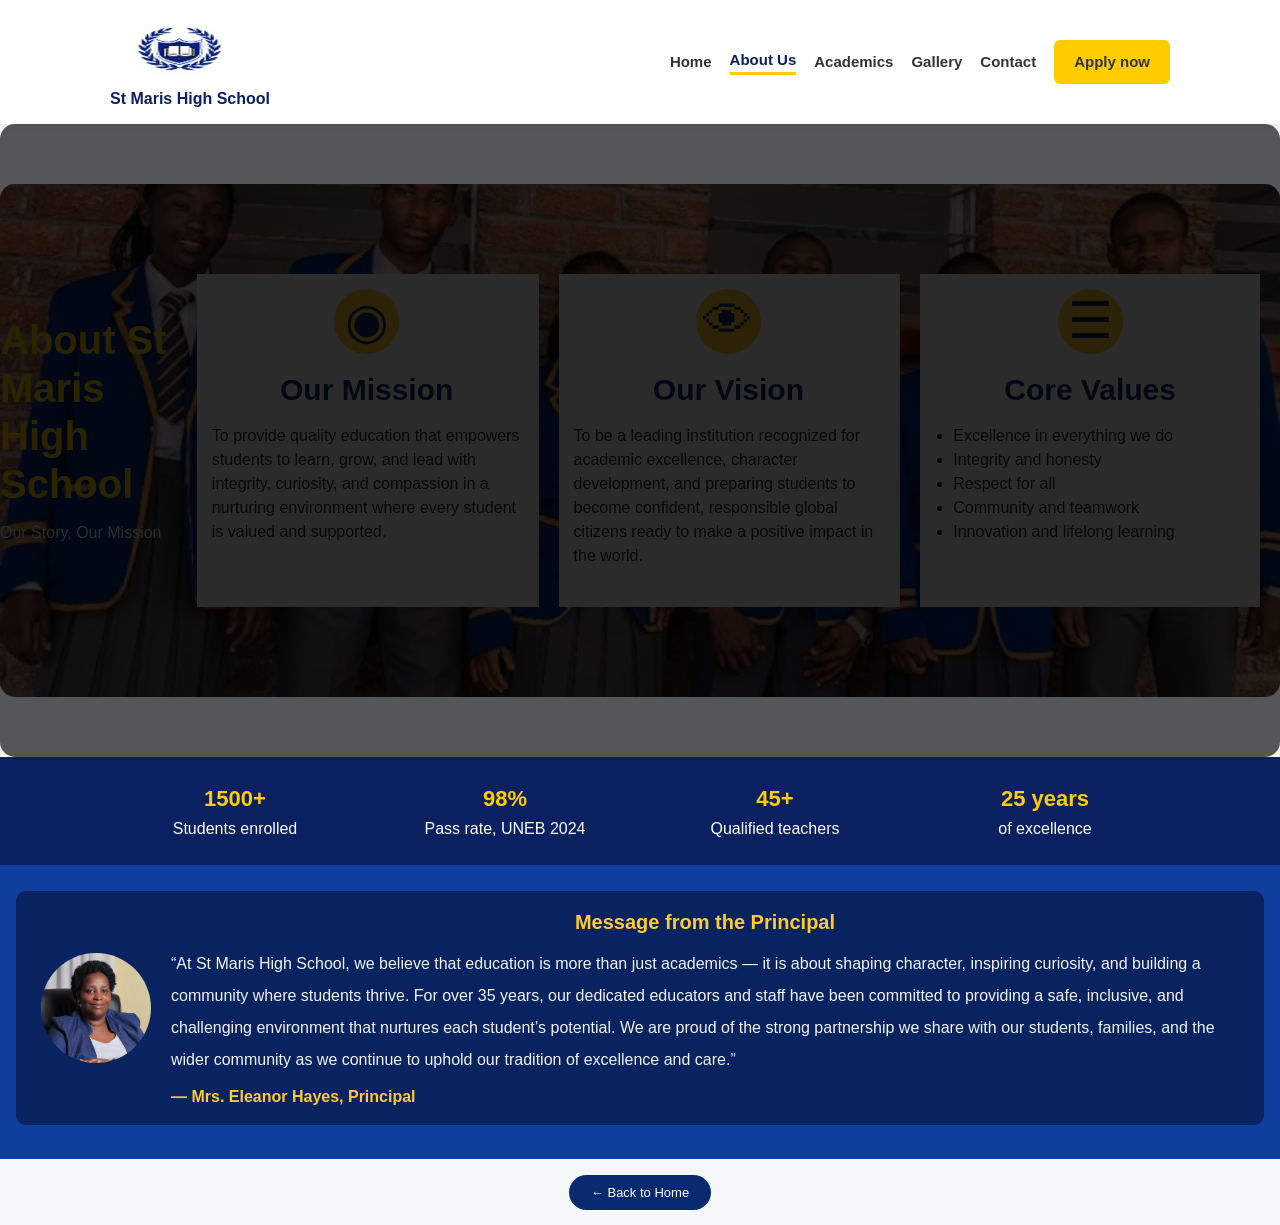
==== About Us.html @ 01d633bf "COMMIT" ====
<!DOCTYPE html>
<html lang="en">
<head>
<meta charset="UTF-8">
<meta name="viewport" content="width=device-width, initial-scale=1.0">
<title>About Us - St Maris High School</title>
<link rel="stylesheet" href="maris.css">
<link rel="stylesheet" href="maris1.css">
<!---<style>
/* Extra styles for About Page - still uses your style.css */
.about-hero{
  background-image: url('./Images/infrastructure.webp');
  background-size:cover; background-position:center;
  padding:55px 20px; text-align:center; color:rgb(255, 255, 255);
}
.about-hero h1{ color:#ffcb2f; font-size:50px; font-weight:800; }
.about-hero p{ margin-top:8px; font-size:20px; font-weight:600; }

.mission-row{
  display:flex; justify-content:space-between; gap:20px;
  max-width:1200px; margin:30px auto; padding:0 20px;
}
.mission-col{
  flex:1; text-align:center; background:white; padding:15px;
  border-right:2px solid #eee;
}
.mission-col:last-child{ border-right:none; }
.icon-circle{
  width:65px; height:65px; background:#ffcb2f; border-radius:50%;
  display:flex; align-items:center; justify-content:center;
  margin:0 auto 12px; font-size:50px; color:#0a2a70;
}
.mission-col h2{ color:#0a2a70; font-size:30px; margin-bottom:10px; }
.mission-col p, .mission-col ul{
  font-size:16px; line-height:1.5; text-align:left; color:#222;
}
.mission-col ul{ list-style:disc; padding-left:18px; }

.stats-bar{
  background:#0e3e9e; color:white; display:flex;
  justify-content:space-around; padding:20px 12px; text-align:center;
}
.stats-bar h2{ color:#ffeb3b; font-size:36px; font-weight:800; }
.stats-bar p{ font-size:16px; font-weight:600; margin-top:2px; }

.principal-box{
  background:#082360; margin:16px; border-radius:10px;
  padding:15px 25px; display:flex; align-items:center; gap:20px;
  color:white;
}
.principal-box img{
  width:110px; height:110px; border-radius:50%; object-fit:cover;
}
.principal-box h3{ color:#ffcb2f; text-align:center; margin-bottom:10px; font-size:20px;}
.principal-box p{ font-size:16px; line-height:2; opacity:0.95; }
.principal-box b{ color:#ffcb2f; display:block; margin-top:8px; }

@media(max-width:768px){
  .mission-row{ flex-direction:column; }
  .mission-col{ border-right:none; border-bottom:1px solid #eee; }
  .principal-box{ flex-direction:column; text-align:center; }
  .stats-bar{ flex-wrap:wrap; gap:20px; }
}
</style> -->
</head>
<body>

<!-- HEADER - Same as Home -->
 <header class="header">
    <div class="container">
      <a class="logo" href="#"> <img src="./Images/Badge.jpg" alt="">St Maris High School</a>
      <nav class="nav">
        <a href="index.html">Home</a>
        <a class="active"  href="About Us.html">About Us</a>
        <a href="Academic.html">Academics</a>
        <a href="Gallery.html">Gallery</a>
        <a href="Contact Us.html">Contact</a>
        <a class="btn" href="Contact Us.html">Apply now</a>
      </nav>
    </div>
  </header>

<!-- HERO -->
 <section class="hero1">
 <div class="hero">
  <div class="about Us-hero">
  <h1>About St Maris High School</h1>
  <p>Our Story, Our Mission</p>
  </div>

<!-- 3 COLUMNS -->
<div class="mission-row">
  <div class="mission-col">
    <div class="icon-circle">◉</div>
    <h2>Our Mission</h2>
    <p>To provide quality education that empowers students to learn, grow, and lead with integrity, curiosity, and compassion in a nurturing environment where every student is valued and supported.</p>
  </div>
  <div class="mission-col">
    <div class="icon-circle">👁</div>
    <h2>Our Vision</h2>
    <p>To be a leading institution recognized for academic excellence, character development, and preparing students to become confident, responsible global citizens ready to make a positive impact in the world.</p>
  </div>
  <div class="mission-col">
    <div class="icon-circle">☰</div>
    <h2>Core Values</h2>
    <ul>
      <li>Excellence in everything we do</li>
      <li>Integrity and honesty</li>
      <li>Respect for all</li>
      <li>Community and teamwork</li>
      <li>Innovation and lifelong learning</li>
    </ul>
  </div>
</div>
</div>
</section>

<!-- STATS -->
<section class="stats" id="results">
    <div class="container grid">
      <div><strong>1500+</strong>Students enrolled</div>
      <div><strong>98%</strong>Pass rate, UNEB 2024</div>
      <div><strong>45+</strong>Qualified teachers</div>
      <div><strong>25 years</strong>of excellence</div>
    </div>
  </section>

<!-- PRINCIPAL -->
<div style="background:#0e3e9e; padding:10px 0 18px 0;">
<div class="principal-box">
  <img src="./Images/Principal.jpg" alt="Principal">
  <div>
    <h3>Message from the Principal</h3>
    <p>“At St Maris High School, we believe that education is more than just academics — it is about shaping character, inspiring curiosity, and building a community where students thrive. For over 35 years, our dedicated educators and staff have been committed to providing a safe, inclusive, and challenging environment that nurtures each student’s potential. We are proud of the strong partnership we share with our students, families, and the wider community as we continue to uphold our tradition of excellence and care.”</p>
    <b>— Mrs. Eleanor Hayes, Principal</b>
  </div>
</div>
</div>

<div style="text-align:center; padding:20px;">
<a href="index.html" style="background:#0a2a70; color:white; padding:10px 22px; border-radius:20px; text-decoration:none; font-size:13px;">← Back to Home</a>
</div>

</body>
</html>
---- maris.css ----
/* St Maris High School - styles.css */

:root {
  --navy: #0a2060;
  --navy-dark: #081a55;
  --gold: #ffcc00;
  --text: #333;
  --muted: #555;
  --bg: #f5f7fb;
  --white: #fff;
}

* {
  margin: 0;
  padding: 0;
  box-sizing: border-box;
}

body {
  font-family: Arial, Helvetica, sans-serif;
  font-size: 16px;
  line-height: 1.6;
  color: var(--text);
  background: var(--bg);
}

img {
  max-width: 100%;
  display: block;
}

.container {
  max-width: 1100px;
  margin: 0 auto;
  padding: 0 20px;
}

/* Header */
.header {
  position: sticky;
  top: 0;
  z-index: 100;
  background: var(--white);
  box-shadow: 0 2px 8px rgba(0, 0, 0, 0.1);
}

.header .container {
  display: flex;
  flex-wrap: wrap;
  justify-content: space-between;
  align-items: center;
  gap: 10px;
  padding-top: 12px;
  padding-bottom: 12px;
}

.logo {
  font-weight: bold;
  color: var(--navy);
  text-decoration: none;
}

.nav {
  display: flex;
  flex-wrap: wrap;
  align-items: center;
  gap: 18px;
}

.nav a {
  color: var(--text);
  text-decoration: none;
  font-weight: bold;
  font-size: 15px;
}

.nav a.active {
  color: var(--navy);
  border-bottom: 3px solid var(--gold);
}

/* Buttons */
.btn {
  display: inline-block;
  padding: 10px 20px;
  border-radius: 6px;
  font-weight: bold;
  font-size: 15px;
  text-decoration: none;
  background: var(--gold);
  color: #000;
}

.btn-outline {
  background: transparent;
  color: var(--white);
  border: 1px solid var(--white);
}

/* Hero */
.hero {
  background-image: url('./Images/students1.jpg');
  background-size: cover;
  background-position: center;
  background-repeat: no-repeat;
  min-height: 500px;
  display: flex;
  align-items: center;
  position: relative;
  color: var(--white);
  border-radius: 15px;
  padding: 60px 0;
}
.hero::after {
  content: "";
  position: absolute;
  inset: 0;
  background: rgba(0, 0, 0, 0.514);
   border-radius: 15px;
}
.hero .container{
  position: relative;
  z-index: 1;
   border-radius: 15px;
}
.hero small {
  color: var(--gold);
  font-weight: bold;
}

.hero h1 {
  color: var(--gold);
  font-size: 40px;
  line-height: 1.2;
  margin: 6px 0 12px;
}

.hero p {
  margin-bottom: 24px;
}

.hero .btn-outline {
  margin-left: 8px;
}
.hero1 {
  background-image: url('./Images/infrastructure.webps');
  background-size: cover;
  background-position: center;
  background-repeat: no-repeat;
  min-height: 500px;
  display: flex;
  align-items: center;
  position: relative;
   color: var(--gold);
  border-radius: 15px;
  padding: 60px 0;
}
.hero1::after {
  content: "";
  position: absolute;
  inset: 0;
  background: rgba(0, 0, 0, 0.651);
   border-radius: 15px;
}
.hero1 .container{
  position: relative;
  z-index: 1;
   border-radius: 15px;
} 

/* Sections */
.section {
  padding: 40px 0;
}

.section h2 {
  color: var(--navy);
  margin-bottom: 12px;
}

.section-white {
  background: var(--white);
}

.grid {
  display: grid;
  grid-template-columns: repeat(auto-fit, minmax(260px, 1fr));
  gap: 20px;
}

.card {
  background: var(--white);
  padding: 20px;
  border-radius: 8px;
  border: 1px solid #e3e7ef;
}

.card h3 {
  color: var(--navy);
  margin-bottom: 8px;
}

/* Stats */
.stats {
  background: var(--navy);
  color: var(--white);
  padding: 24px 0;
}

.stats .grid {
  grid-template-columns: repeat(auto-fit, minmax(160px, 1fr));
  text-align: center;
}

.stats strong {
  display: block;
  font-size: 22px;
  color: var(--gold);
}

/* About */
.about-list {
  list-style: none;
  margin-top: 12px;
}

.about-list li {
  margin-bottom: 6px;
}

.about-list li::before {
  content: "✔ ";
  color: var(--navy);
}

/* Programs */
.programs .card {
  padding: 0;
  overflow: hidden;
}

.programs img {
  width: 100%;
  height: 140px;
  object-fit: cover;
}

.programs .card div {
  padding: 14px;
}

/* Principal */
.principal {
  background: var(--navy-dark);
  color: var(--white);
  padding: 40px 0;
}

.principal .container {
  display: flex;
  gap: 20px;
  align-items: center;
}

.principal h2 {
  color: var(--gold);
  margin-bottom: 8px;
}

.principal .name {
  color: var(--gold);
  margin-top: 8px;
}

/* Footer */
.footer {
  background: #05103a;
  color: #bbb;
  padding: 30px 0;
  font-size: 14px;
}

.footer .grid {
  grid-template-columns: repeat(auto-fit, minmax(220px, 1fr));
}

.footer strong {
  color: var(--white);
}

/* Small screens */
@media (max-width: 600px) {
  .hero h1 {
    font-size: 30px;
  }

  .principal .container {
    flex-direction: column;
    text-align: center;
  }

  .hero .btn-outline {
    margin-left: 0;
    margin-top: 8px;
  }
}
---- maris1.css ----
/* Extra styles for About Page - still uses your style.css */
.about-hero{
  background: linear-gradient(rgba(12,44,110,0.8), rgba(12, 45, 110, 0.384)), url('');
  background-size:fill; background-position:center;
  padding:55px 20px; text-align:center; color:rgb(255, 255, 255);
}
.about-hero h1{ color:#ffcb2f; font-size:50px; font-weight:800; }
.about-hero p{ margin-top:8px; font-size:20px; font-weight:600; }

.mission-row{
  display:flex; justify-content:space-between; gap:20px;
  max-width:1200px; margin:30px auto; padding:0 20px;
}
.mission-col{
  flex:1; text-align:center; background:white; padding:15px;
  border-right:2px solid #eee;
}
.mission-col:last-child{ border-right:none; }
.icon-circle{
  width:65px; height:65px; background:#ffcb2f; border-radius:50%;
  display:flex; align-items:center; justify-content:center;
  margin:0 auto 12px; font-size:50px; color:#0a2a70;
}
.mission-col h2{ color:#0a2a70; font-size:30px; margin-bottom:10px; }
.mission-col p, .mission-col ul{
  font-size:16px; line-height:1.5; text-align:left; color:#222;
}
.mission-col ul{ list-style:disc; padding-left:18px; }

.stats-bar{
  background:#0e3e9e; color:white; display:flex;
  justify-content:space-around; padding:20px 12px; text-align:center;
}
.stats-bar h2{ color:#ffeb3b; font-size:36px; font-weight:800; }
.stats-bar p{ font-size:16px; font-weight:600; margin-top:2px; }

.principal-box{
  background:#082360; margin:16px; border-radius:10px;
  padding:15px 25px; display:flex; align-items:center; gap:20px;
  color:white;
}
.principal-box img{
  width:110px; height:110px; border-radius:50%; object-fit:cover;
}
.principal-box h3{ color:#ffcb2f; text-align:center; margin-bottom:10px; font-size:20px;}
.principal-box p{ font-size:16px; line-height:2; opacity:0.95; }
.principal-box b{ color:#ffcb2f; display:block; margin-top:8px; }

@media(max-width:768px){
  .mission-row{ flex-direction:column; }
  .mission-col{ border-right:none; border-bottom:1px solid #eee; }
  .principal-box{ flex-direction:column; text-align:center; }
  .stats-bar{ flex-wrap:wrap; gap:20px; }
}
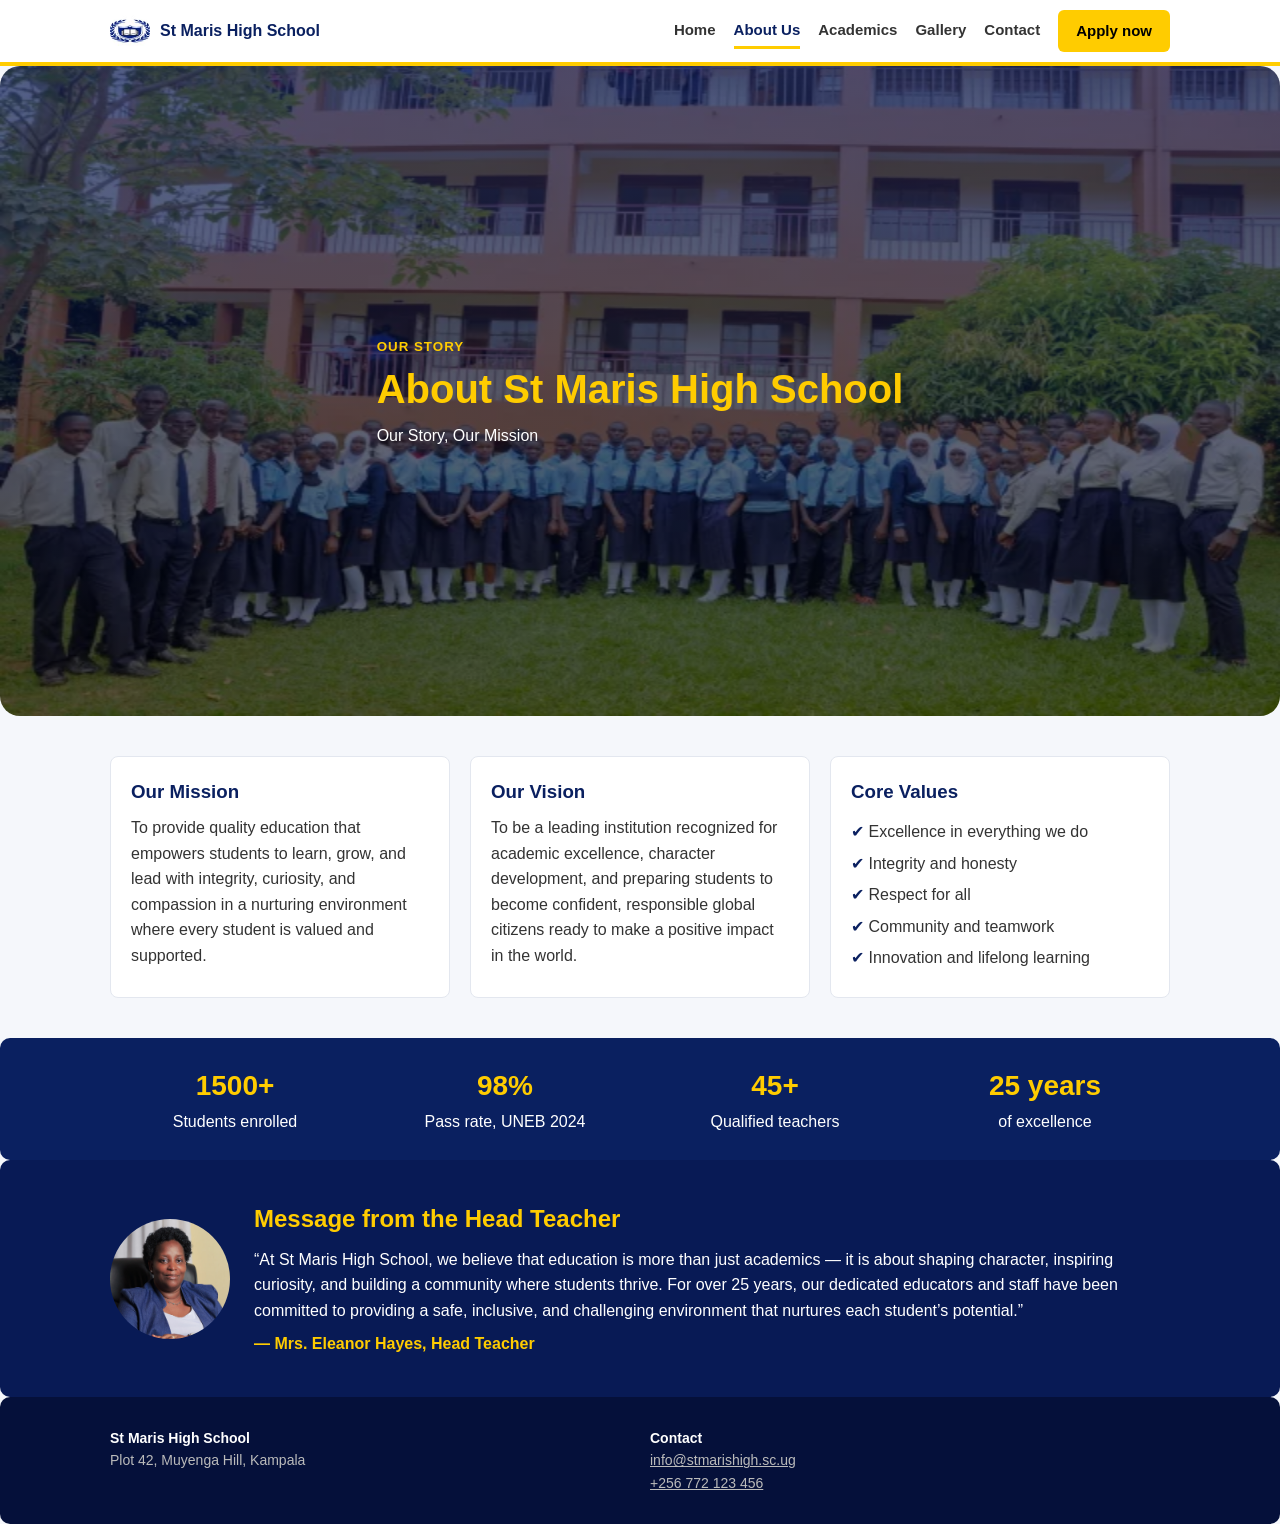
==== commit 23b5013b: "commit" ====
--- a/About Us.html
+++ b/About Us.html
@@ -3,143 +3,79 @@
 <head>
 <meta charset="UTF-8">
 <meta name="viewport" content="width=device-width, initial-scale=1.0">
-<title>About Us - St Maris High School</title>
+<title>About Us | St Maris High School</title>
 <link rel="stylesheet" href="maris.css">
-<link rel="stylesheet" href="maris1.css">
-<!---<style>
-/* Extra styles for About Page - still uses your style.css */
-.about-hero{
-  background-image: url('./Images/infrastructure.webp');
-  background-size:cover; background-position:center;
-  padding:55px 20px; text-align:center; color:rgb(255, 255, 255);
-}
-.about-hero h1{ color:#ffcb2f; font-size:50px; font-weight:800; }
-.about-hero p{ margin-top:8px; font-size:20px; font-weight:600; }
-
-.mission-row{
-  display:flex; justify-content:space-between; gap:20px;
-  max-width:1200px; margin:30px auto; padding:0 20px;
-}
-.mission-col{
-  flex:1; text-align:center; background:white; padding:15px;
-  border-right:2px solid #eee;
-}
-.mission-col:last-child{ border-right:none; }
-.icon-circle{
-  width:65px; height:65px; background:#ffcb2f; border-radius:50%;
-  display:flex; align-items:center; justify-content:center;
-  margin:0 auto 12px; font-size:50px; color:#0a2a70;
-}
-.mission-col h2{ color:#0a2a70; font-size:30px; margin-bottom:10px; }
-.mission-col p, .mission-col ul{
-  font-size:16px; line-height:1.5; text-align:left; color:#222;
-}
-.mission-col ul{ list-style:disc; padding-left:18px; }
-
-.stats-bar{
-  background:#0e3e9e; color:white; display:flex;
-  justify-content:space-around; padding:20px 12px; text-align:center;
-}
-.stats-bar h2{ color:#ffeb3b; font-size:36px; font-weight:800; }
-.stats-bar p{ font-size:16px; font-weight:600; margin-top:2px; }
-
-.principal-box{
-  background:#082360; margin:16px; border-radius:10px;
-  padding:15px 25px; display:flex; align-items:center; gap:20px;
-  color:white;
-}
-.principal-box img{
-  width:110px; height:110px; border-radius:50%; object-fit:cover;
-}
-.principal-box h3{ color:#ffcb2f; text-align:center; margin-bottom:10px; font-size:20px;}
-.principal-box p{ font-size:16px; line-height:2; opacity:0.95; }
-.principal-box b{ color:#ffcb2f; display:block; margin-top:8px; }
-
-@media(max-width:768px){
-  .mission-row{ flex-direction:column; }
-  .mission-col{ border-right:none; border-bottom:1px solid #eee; }
-  .principal-box{ flex-direction:column; text-align:center; }
-  .stats-bar{ flex-wrap:wrap; gap:20px; }
-}
-</style> -->
 </head>
 <body>
 
-<!-- HEADER - Same as Home -->
- <header class="header">
-    <div class="container">
-      <a class="logo" href="#"> <img src="./Images/Badge.jpg" alt="">St Maris High School</a>
-      <nav class="nav">
-        <a href="index.html">Home</a>
-        <a class="active"  href="About Us.html">About Us</a>
-        <a href="Academic.html">Academics</a>
-        <a href="Gallery.html">Gallery</a>
-        <a href="Contact Us.html">Contact</a>
-        <a class="btn" href="Contact Us.html">Apply now</a>
-      </nav>
-    </div>
-  </header>
+<header class="header">
+  <div class="container">
+    <a class="logo" href="index.html"><img src="./Images/Badge.jpg" alt="">St Maris High School</a>
+    <nav class="nav">
+      <a href="index.html">Home</a>
+      <a class="active" href="About Us.html">About Us</a>
+      <a href="Academic.html">Academics</a>
+      <a href="Gallery.html">Gallery</a>
+      <a href="Contact Us.html">Contact</a>
+      <a class="btn" href="Contact Us.html">Apply now</a>
+    </nav>
+  </div>
+</header>
 
-<!-- HERO -->
- <section class="hero1">
- <div class="hero">
-  <div class="about Us-hero">
-  <h1>About St Maris High School</h1>
-  <p>Our Story, Our Mission</p>
+<section class="hero hero-about">
+  <div class="container">
+    <small>Our Story</small>
+    <h1>About St Maris High School</h1>
+    <p>Our Story, Our Mission</p>
   </div>
-
-<!-- 3 COLUMNS -->
-<div class="mission-row">
-  <div class="mission-col">
-    <div class="icon-circle">◉</div>
-    <h2>Our Mission</h2>
-    <p>To provide quality education that empowers students to learn, grow, and lead with integrity, curiosity, and compassion in a nurturing environment where every student is valued and supported.</p>
-  </div>
-  <div class="mission-col">
-    <div class="icon-circle">👁</div>
-    <h2>Our Vision</h2>
-    <p>To be a leading institution recognized for academic excellence, character development, and preparing students to become confident, responsible global citizens ready to make a positive impact in the world.</p>
-  </div>
-  <div class="mission-col">
-    <div class="icon-circle">☰</div>
-    <h2>Core Values</h2>
-    <ul>
-      <li>Excellence in everything we do</li>
-      <li>Integrity and honesty</li>
-      <li>Respect for all</li>
-      <li>Community and teamwork</li>
-      <li>Innovation and lifelong learning</li>
-    </ul>
-  </div>
-</div>
-</div>
 </section>
 
-<!-- STATS -->
-<section class="stats" id="results">
-    <div class="container grid">
-      <div><strong>1500+</strong>Students enrolled</div>
-      <div><strong>98%</strong>Pass rate, UNEB 2024</div>
-      <div><strong>45+</strong>Qualified teachers</div>
-      <div><strong>25 years</strong>of excellence</div>
+<section class="section">
+  <div class="container">
+    <div class="grid">
+    <div class="card">
+      <h3>Our Mission</h3>
+      <p>To provide quality education that empowers students to learn, grow, and lead with integrity, curiosity, and compassion in a nurturing environment where every student is valued and supported.</p>
     </div>
-  </section>
+    <div class="card">
+      <h3>Our Vision</h3>
+      <p>To be a leading institution recognized for academic excellence, character development, and preparing students to become confident, responsible global citizens ready to make a positive impact in the world.</p>
+    </div>
+    <div class="card">
+      <h3>Core Values</h3>
+      <ul class="check-list"><li>Excellence in everything we do</li><li>Integrity and honesty</li><li>Respect for all</li><li>Community and teamwork</li><li>Innovation and lifelong learning</li></ul>
+    </div>
+    </div>
+  </div>
+</section>
 
-<!-- PRINCIPAL -->
-<div style="background:#0e3e9e; padding:10px 0 18px 0;">
-<div class="principal-box">
-  <img src="./Images/Principal.jpg" alt="Principal">
-  <div>
-    <h3>Message from the Principal</h3>
-    <p>“At St Maris High School, we believe that education is more than just academics — it is about shaping character, inspiring curiosity, and building a community where students thrive. For over 35 years, our dedicated educators and staff have been committed to providing a safe, inclusive, and challenging environment that nurtures each student’s potential. We are proud of the strong partnership we share with our students, families, and the wider community as we continue to uphold our tradition of excellence and care.”</p>
-    <b>— Mrs. Eleanor Hayes, Principal</b>
+<section class="stats">
+  <div class="container grid">
+    <div><strong>1500+</strong>Students enrolled</div>
+    <div><strong>98%</strong>Pass rate, UNEB 2024</div>
+    <div><strong>45+</strong>Qualified teachers</div>
+    <div><strong>25 years</strong>of excellence</div>
   </div>
-</div>
-</div>
+</section>
 
-<div style="text-align:center; padding:20px;">
-<a href="index.html" style="background:#0a2a70; color:white; padding:10px 22px; border-radius:20px; text-decoration:none; font-size:13px;">← Back to Home</a>
-</div>
+<section class="principal">
+  <div class="container">
+    <img src="./Images/Principal.jpg" alt="Head Teacher"><div>
+      <h2>Message from the Head Teacher</h2>
+      <p>“At St Maris High School, we believe that education is more than just academics — it is about shaping character, inspiring curiosity, and building a community where students thrive. For over 25 years, our dedicated educators and staff have been committed to providing a safe, inclusive, and challenging environment that nurtures each student’s potential.”</p>
+      <p class="name">— Mrs. Eleanor Hayes, Head Teacher</p>
+    </div>
+  </div>
+</section>
+
+<footer class="footer">
+  <div class="container grid">
+    <div><strong>St Maris High School</strong><br>Plot 42, Muyenga Hill, Kampala</div>
+    <div><strong>Contact</strong><br>
+      <a href="mailto:info@stmarishigh.sc.ug">info@stmarishigh.sc.ug</a><br>
+      <a href="tel:+256772123456">+256 772 123 456</a></div>
+  </div>
+</footer>
 
 </body>
-</html>+</html>
--- a/maris.css
+++ b/maris.css
@@ -1,306 +1,112 @@
-/* St Maris High School - styles.css */
+/* St Maris High School - one stylesheet for every page */
+:root{--navy:#0a2060;--navy-dark:#081a55;--gold:#ffcc00;--text:#333;--bg:#f5f7fb;--white:#fff;--line:#e3e7ef}
+*{margin:0;padding:0;box-sizing:border-box}
+body{font-family:Arial,Helvetica,sans-serif;line-height:1.6;color:var(--text);background:var(--bg)}
+img{max-width:100%;display:block}
+a{color:inherit}
+.container{max-width:1100px;margin:0 auto;padding:0 20px}
+.grid{display:grid;grid-template-columns:repeat(auto-fit,minmax(260px,1fr));gap:20px}
 
-:root {
-  --navy: #0a2060;
-  --navy-dark: #081a55;
-  --gold: #ffcc00;
-  --text: #333;
-  --muted: #555;
-  --bg: #f5f7fb;
-  --white: #fff;
+/* Header */
+.header{position:sticky;top:0;z-index:100;background:var(--white);border-bottom:4px solid var(--gold)}
+.header .container{display:flex;flex-wrap:wrap;justify-content:space-between;align-items:center;gap:10px;padding-top:10px;padding-bottom:10px}
+.logo{display:flex;align-items:center;gap:10px;font-weight:bold;color:var(--navy);text-decoration:none}
+.logo img{width:40px;height:40px;object-fit:cover;border-radius:50%}
+.nav{display:flex;flex-wrap:wrap;align-items:center;gap:18px}
+.nav a{text-decoration:none;font-weight:bold;font-size:15px;padding:4px 0;border-bottom:3px solid transparent}
+.nav a:hover{border-bottom-color:var(--gold)}
+.nav a.active{color:var(--navy);border-bottom-color:var(--gold)}
+.nav a.btn{border-bottom:0;padding:9px 18px}
+
+/* Buttons */
+.btn{display:inline-block;padding:10px 20px;border:0;border-radius:6px;background:var(--gold);color:#000;font-weight:bold;font-size:15px;text-decoration:none;cursor:pointer}
+.btn:hover{background:#e6b800}
+.btn-outline{background:transparent;color:var(--white);border:1px solid var(--white)}
+.btn-outline:hover{background:rgba(255,255,255,.15)}
+
+/* Hero: same on every page, image changes per page */
+.hero{display:flex;align-items:center;
+  min-height:650px;
+  border-radius: 20px;
+  padding:50px 0;color:var(--white);
+  background:linear-gradient(rgba(8,26,85,.7),rgba(0,0,0,.6)),var(--img,none) center/100% 100% no-repeat,var(--navy)}
+.hero small{color:var(--gold);font-weight:bold;letter-spacing:1px;text-transform:uppercase}
+.hero h1{color:var(--gold);font-size:40px;line-height:1.2;margin:6px 0 10px}
+.hero p{max-width:600px;margin-bottom:20px}
+.hero p:last-child{margin-bottom:0}
+.hero .btn-outline{margin-left:8px}
+.hero-home{min-height:460px}
+.hero-home{--img:url('./Images/students1.jpg')}
+.hero-about{--img:url('./Images/infrastructure.webp')}
+.hero-academics{--img:url('./Images/lab.jpg')}
+.hero-gallery{--img:url('./Images/compound 2.jpg')}
+.hero-contact{--img:url('./Images/students1.jpg')}
+
+/* Sections and cards */
+.section{padding:40px 0}
+.section-white{background:var(--white)}
+.section h2{color:var(--navy);margin-bottom:12px}
+.section-head{text-align:center;margin-bottom:24px}
+.card{background:var(--white);padding:20px;border-radius:8px;border:1px solid var(--line)}
+.card h3{color:var(--navy);margin-bottom:8px}
+.card p+p{margin-top:10px}
+.card.photo{padding:0;overflow:hidden}
+.card.photo img{width:100%;height:180px;object-fit:cover;background:#dde3f0}
+.card.photo div{padding:14px}
+
+/* Stats */
+.stats{background:var(--navy);
+  border-radius: 10px;
+  color:var(--white);padding:26px 0}
+.stats .grid{grid-template-columns:repeat(auto-fit,minmax(160px,1fr));text-align:center}
+.stats strong{display:block;font-size:28px;color:var(--gold)}
+
+/* Lists */
+.check-list{list-style:none;margin-top:12px}
+.check-list li{margin-bottom:6px}
+.check-list li::before{content:"✔ ";color:var(--navy)}
+
+/* Principal */
+.principal{background:var(--navy-dark);
+  border-radius: 10px;
+  color:var(--white);padding:40px 0}
+.principal .container{display:flex;gap:24px;align-items:center}
+.principal img{flex:none;width:120px;height:120px;border-radius:50%;object-fit:cover;background:#dde3f0}
+.principal h2{color:var(--gold);margin-bottom:8px}
+.principal .name{color:var(--gold);font-weight:bold;margin-top:8px}
+
+/* Forms */
+.form{display:flex;flex-direction:column;gap:12px;margin-top:14px}
+.form input,.form textarea{padding:10px;border:1px solid #ccc;border-radius:6px;font:inherit}
+.form input:focus,.form textarea:focus{outline:2px solid var(--gold)}
+.details p{margin-top:10px}
+
+/* Footer */
+.footer{background:#05103a;
+  border-radius: 10px;
+  color:#bbb;padding:30px 0;font-size:14px}
+.footer .grid{grid-template-columns:repeat(auto-fit,minmax(220px,1fr))}
+.footer strong{color:var(--white)}
+
+@media(max-width:600px){
+  .hero h1{font-size:30px}
+  .hero .btn-outline{margin:8px 0 0}
+  .principal .container{flex-direction:column;text-align:center}
+  .nav{gap:12px}
 }
 
-* {
-  margin: 0;
-  padding: 0;
-  box-sizing: border-box;
-}
-
-body {
-  font-family: Arial, Helvetica, sans-serif;
-  font-size: 16px;
-  line-height: 1.6;
-  color: var(--text);
-  background: var(--bg);
-}
-
-img {
-  max-width: 100%;
-  display: block;
-}
-
-.container {
-  max-width: 1100px;
-  margin: 0 auto;
-  padding: 0 20px;
-}
-
-/* Header */
-.header {
-  position: sticky;
-  top: 0;
-  z-index: 100;
-  background: var(--white);
-  box-shadow: 0 2px 8px rgba(0, 0, 0, 0.1);
-}
-
-.header .container {
-  display: flex;
-  flex-wrap: wrap;
-  justify-content: space-between;
-  align-items: center;
-  gap: 10px;
-  padding-top: 12px;
-  padding-bottom: 12px;
-}
-
-.logo {
-  font-weight: bold;
-  color: var(--navy);
-  text-decoration: none;
-}
-
-.nav {
-  display: flex;
-  flex-wrap: wrap;
-  align-items: center;
-  gap: 18px;
-}
-
-.nav a {
-  color: var(--text);
-  text-decoration: none;
-  font-weight: bold;
-  font-size: 15px;
-}
-
-.nav a.active {
-  color: var(--navy);
-  border-bottom: 3px solid var(--gold);
-}
-
-/* Buttons */
-.btn {
-  display: inline-block;
-  padding: 10px 20px;
-  border-radius: 6px;
-  font-weight: bold;
-  font-size: 15px;
-  text-decoration: none;
-  background: var(--gold);
-  color: #000;
-}
-
-.btn-outline {
-  background: transparent;
-  color: var(--white);
-  border: 1px solid var(--white);
-}
-
-/* Hero */
-.hero {
-  background-image: url('./Images/students1.jpg');
-  background-size: cover;
-  background-position: center;
-  background-repeat: no-repeat;
-  min-height: 500px;
-  display: flex;
-  align-items: center;
-  position: relative;
-  color: var(--white);
-  border-radius: 15px;
-  padding: 60px 0;
-}
-.hero::after {
-  content: "";
-  position: absolute;
-  inset: 0;
-  background: rgba(0, 0, 0, 0.514);
-   border-radius: 15px;
-}
-.hero .container{
-  position: relative;
-  z-index: 1;
-   border-radius: 15px;
-}
-.hero small {
-  color: var(--gold);
-  font-weight: bold;
-}
-
-.hero h1 {
-  color: var(--gold);
-  font-size: 40px;
-  line-height: 1.2;
-  margin: 6px 0 12px;
-}
-
-.hero p {
-  margin-bottom: 24px;
-}
-
-.hero .btn-outline {
-  margin-left: 8px;
-}
-.hero1 {
-  background-image: url('./Images/infrastructure.webps');
-  background-size: cover;
-  background-position: center;
-  background-repeat: no-repeat;
-  min-height: 500px;
-  display: flex;
-  align-items: center;
-  position: relative;
-   color: var(--gold);
-  border-radius: 15px;
-  padding: 60px 0;
-}
-.hero1::after {
-  content: "";
-  position: absolute;
-  inset: 0;
-  background: rgba(0, 0, 0, 0.651);
-   border-radius: 15px;
-}
-.hero1 .container{
-  position: relative;
-  z-index: 1;
-   border-radius: 15px;
-} 
-
-/* Sections */
-.section {
-  padding: 40px 0;
-}
-
-.section h2 {
-  color: var(--navy);
-  margin-bottom: 12px;
-}
-
-.section-white {
-  background: var(--white);
-}
-
-.grid {
-  display: grid;
-  grid-template-columns: repeat(auto-fit, minmax(260px, 1fr));
-  gap: 20px;
-}
-
-.card {
-  background: var(--white);
-  padding: 20px;
-  border-radius: 8px;
-  border: 1px solid #e3e7ef;
-}
-
-.card h3 {
-  color: var(--navy);
-  margin-bottom: 8px;
-}
-
-/* Stats */
-.stats {
-  background: var(--navy);
-  color: var(--white);
-  padding: 24px 0;
-}
-
-.stats .grid {
-  grid-template-columns: repeat(auto-fit, minmax(160px, 1fr));
-  text-align: center;
-}
-
-.stats strong {
-  display: block;
-  font-size: 22px;
-  color: var(--gold);
-}
-
-/* About */
-.about-list {
-  list-style: none;
-  margin-top: 12px;
-}
-
-.about-list li {
-  margin-bottom: 6px;
-}
-
-.about-list li::before {
-  content: "✔ ";
-  color: var(--navy);
-}
-
-/* Programs */
-.programs .card {
-  padding: 0;
-  overflow: hidden;
-}
-
-.programs img {
-  width: 100%;
-  height: 140px;
-  object-fit: cover;
-}
-
-.programs .card div {
-  padding: 14px;
-}
-
-/* Principal */
-.principal {
-  background: var(--navy-dark);
-  color: var(--white);
-  padding: 40px 0;
-}
-
-.principal .container {
-  display: flex;
-  gap: 20px;
-  align-items: center;
-}
-
-.principal h2 {
-  color: var(--gold);
-  margin-bottom: 8px;
-}
-
-.principal .name {
-  color: var(--gold);
-  margin-top: 8px;
-}
-
-/* Footer */
-.footer {
-  background: #05103a;
-  color: #bbb;
-  padding: 30px 0;
-  font-size: 14px;
-}
-
-.footer .grid {
-  grid-template-columns: repeat(auto-fit, minmax(220px, 1fr));
-}
-
-.footer strong {
-  color: var(--white);
-}
-
-/* Small screens */
-@media (max-width: 600px) {
-  .hero h1 {
-    font-size: 30px;
-  }
-
-  .principal .container {
-    flex-direction: column;
-    text-align: center;
-  }
-
-  .hero .btn-outline {
-    margin-left: 0;
-    margin-top: 8px;
-  }
-}
+/* Application form */
+.hero-apply{--img:url('./Images/students1.jpg')}
+.form-wrap{max-width:820px;margin:0 auto}
+.apply-form fieldset{border:0;margin-bottom:26px}
+.apply-form legend{width:100%;color:var(--navy);font-weight:bold;font-size:18px;padding-bottom:4px;margin-bottom:14px;border-bottom:2px solid var(--gold)}
+.form-row{display:grid;grid-template-columns:repeat(auto-fit,minmax(220px,1fr));gap:14px;margin-bottom:14px}
+.field{display:flex;flex-direction:column;gap:4px}
+.field label{font-weight:bold;font-size:14px}
+.field input,.field select,.field textarea{padding:10px;border:1px solid #ccc;border-radius:6px;font:inherit;background:var(--white)}
+.field input:focus,.field select:focus,.field textarea:focus{outline:2px solid var(--gold)}
+.req{color:#c0392b}
+.choice{display:flex;flex-wrap:wrap;gap:18px;font-size:15px}
+.choice label{font-weight:normal;display:flex;align-items:center;gap:6px}
+.check{display:flex;gap:8px;align-items:flex-start;font-size:14px;margin-bottom:16px}
+.form-note{font-size:14px;color:#555;margin-bottom:16px}
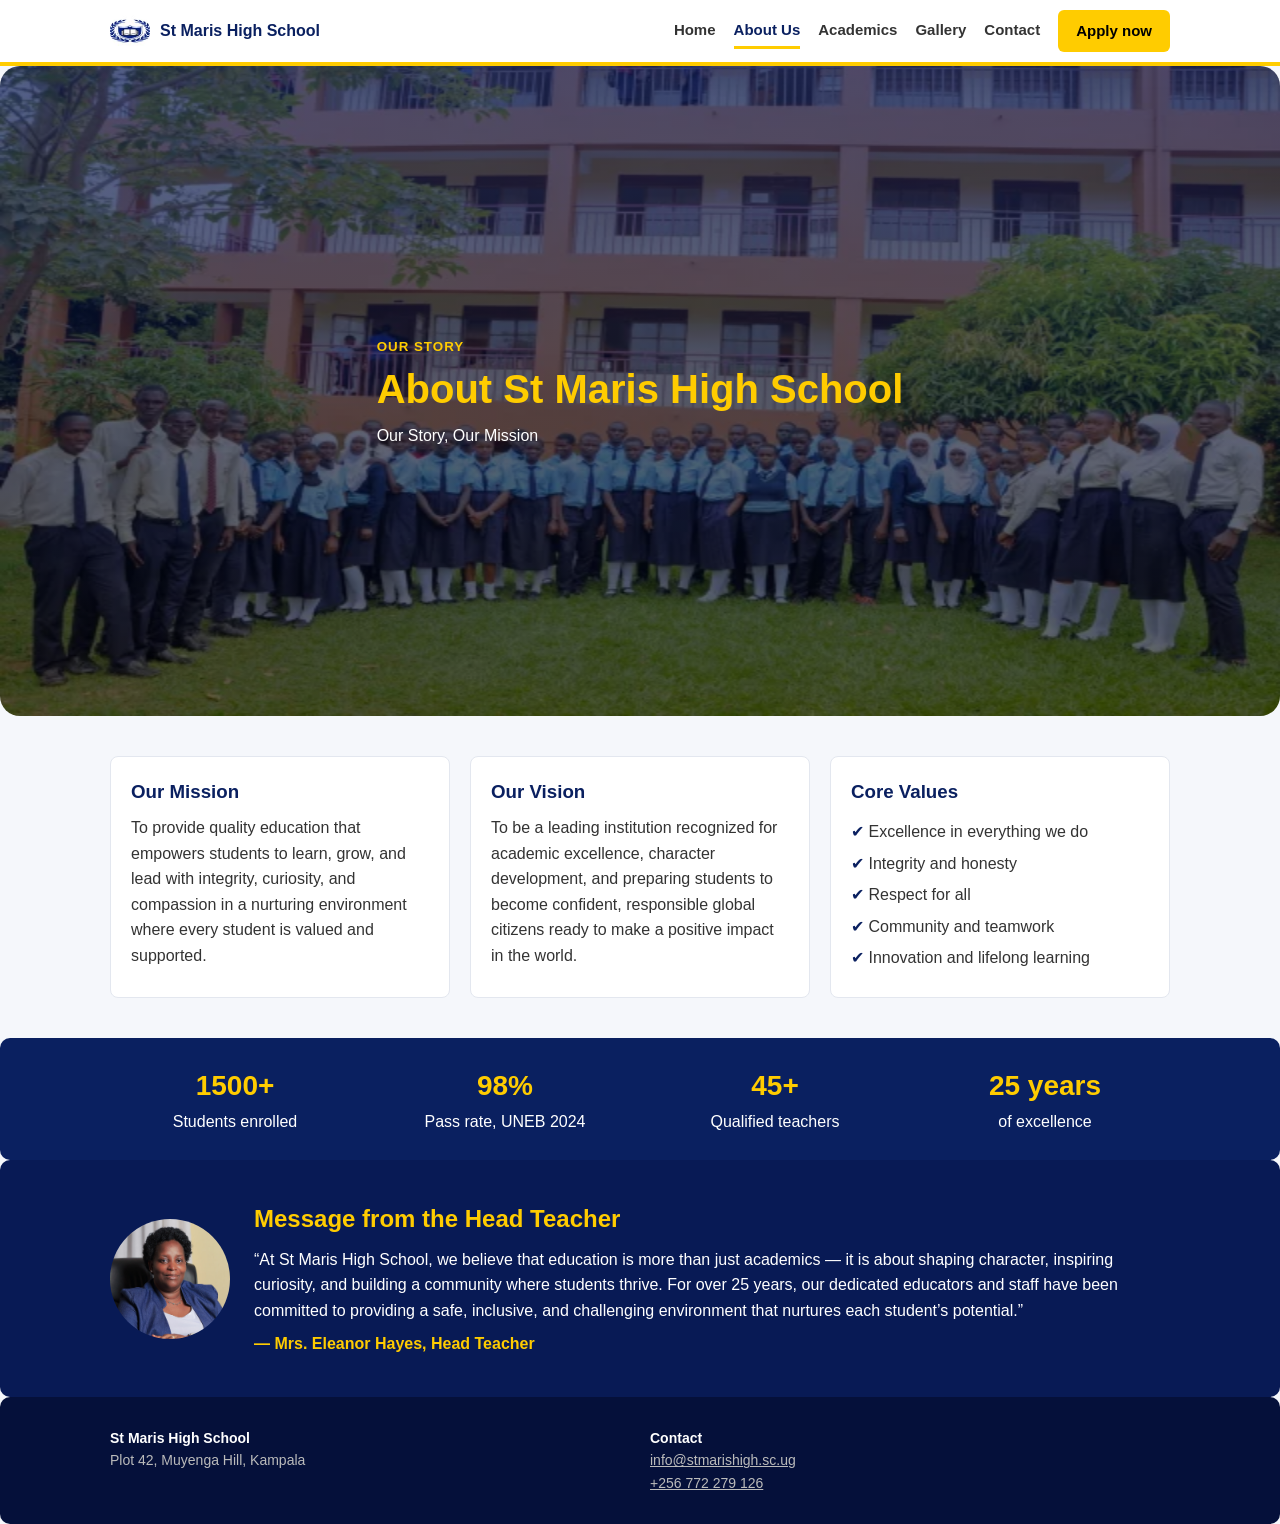
==== commit 54a9a3b4: "COMMIT" ====
--- a/About Us.html
+++ b/About Us.html
@@ -17,7 +17,7 @@
       <a href="Academic.html">Academics</a>
       <a href="Gallery.html">Gallery</a>
       <a href="Contact Us.html">Contact</a>
-      <a class="btn" href="Contact Us.html">Apply now</a>
+      <a class="btn" href="Apply.html">Apply now</a>
     </nav>
   </div>
 </header>
@@ -73,7 +73,7 @@
     <div><strong>St Maris High School</strong><br>Plot 42, Muyenga Hill, Kampala</div>
     <div><strong>Contact</strong><br>
       <a href="mailto:info@stmarishigh.sc.ug">info@stmarishigh.sc.ug</a><br>
-      <a href="tel:+256772123456">+256 772 123 456</a></div>
+      <a href="tel:+256772279126">+256 772 279 126</a></div>
   </div>
 </footer>
 
--- a/maris.css
+++ b/maris.css
@@ -1,4 +1,3 @@
-/* St Maris High School - one stylesheet for every page */
 :root{--navy:#0a2060;--navy-dark:#081a55;--gold:#ffcc00;--text:#333;--bg:#f5f7fb;--white:#fff;--line:#e3e7ef}
 *{margin:0;padding:0;box-sizing:border-box}
 body{font-family:Arial,Helvetica,sans-serif;line-height:1.6;color:var(--text);background:var(--bg)}
